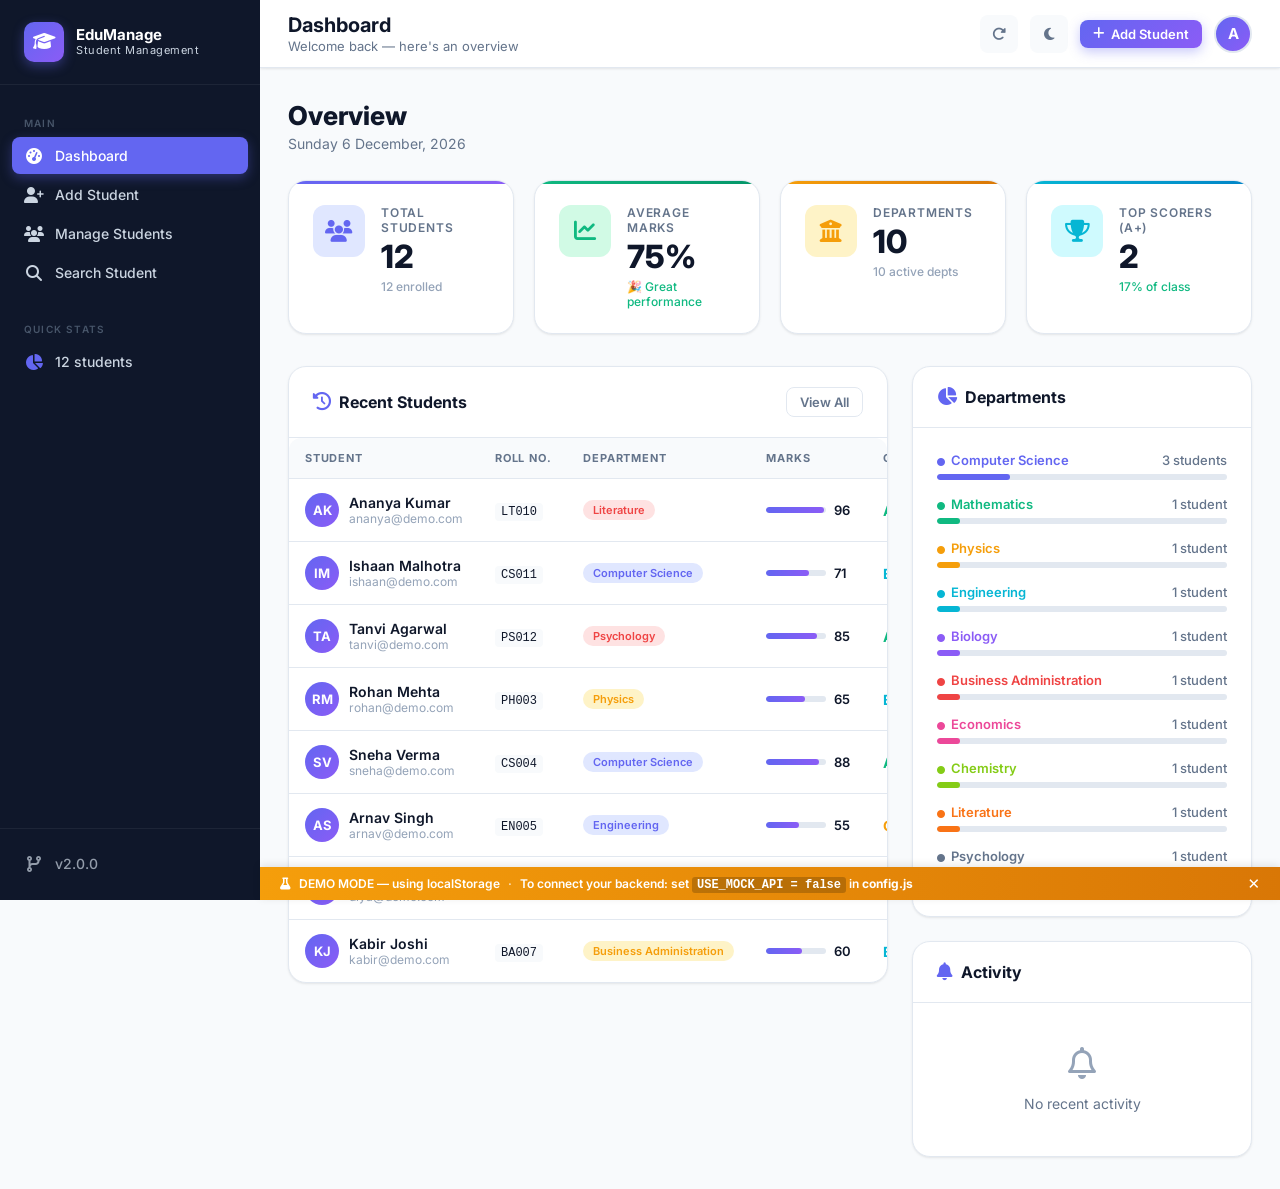
==== index.html @ 4487926c "feat: complete student management system with API layer - Modern SaaS dashboard (index.html) with li" ====
<!DOCTYPE html>
<html lang="en">
<head>
  <meta charset="UTF-8" />
  <meta name="viewport" content="width=device-width, initial-scale=1.0" />
  <title>Dashboard — Student Management System</title>
  <meta name="description" content="Student Management System dashboard — live stats, recent students, department breakdown." />
  <link rel="stylesheet" href="style.css" />
  <link rel="stylesheet" href="https://cdnjs.cloudflare.com/ajax/libs/font-awesome/6.5.0/css/all.min.css" />
</head>
<body>
<div class="app-shell">

  <!-- ── Sidebar ──────────────────────────────────────────────── -->
  <aside class="sidebar" id="sidebar">
    <div class="sidebar-logo">
      <div class="logo-icon"><i class="fa-solid fa-graduation-cap"></i></div>
      <div class="logo-text">EduManage<span>Student Management</span></div>
    </div>
    <nav class="sidebar-nav" aria-label="Main navigation">
      <div class="nav-section-label">Main</div>
      <a href="index.html"  class="nav-link"><i class="fa-solid fa-gauge-high"></i> Dashboard</a>
      <a href="add.html"    class="nav-link"><i class="fa-solid fa-user-plus"></i> Add Student</a>
      <a href="manage.html" class="nav-link"><i class="fa-solid fa-users"></i> Manage Students</a>
      <a href="search.html" class="nav-link"><i class="fa-solid fa-magnifying-glass"></i> Search Student</a>
      <div class="nav-section-label mt-4">Quick Stats</div>
      <div class="nav-link" style="cursor:default;pointer-events:none;">
        <i class="fa-solid fa-chart-pie" style="color:#6366f1;"></i>
        <span id="sidebar-total">Loading…</span>
      </div>
    </nav>
    <div class="sidebar-footer">
      <div class="nav-link" style="cursor:default;pointer-events:none;opacity:.7;">
        <i class="fa-solid fa-code-branch"></i> v2.0.0
      </div>
    </div>
  </aside>
  <div class="sidebar-overlay"></div>

  <!-- ── Top Bar ──────────────────────────────────────────────── -->
  <header class="topbar">
    <div class="topbar-left">
      <button class="btn topbar-btn" id="menu-toggle" aria-label="Toggle navigation"><i class="fa-solid fa-bars"></i></button>
      <div>
        <div class="topbar-title">Dashboard</div>
        <div class="topbar-subtitle">Welcome back — here's an overview</div>
      </div>
    </div>
    <div class="topbar-right">
      <button class="btn topbar-btn" id="refresh-btn" title="Refresh data" aria-label="Refresh">
        <i class="fa-solid fa-rotate-right"></i>
      </button>
      <button class="btn topbar-btn dark-toggle" id="dark-toggle" aria-label="Toggle dark mode">
        <i class="fa-solid fa-moon"></i>
      </button>
      <a href="add.html" class="btn btn-primary btn-sm"><i class="fa-solid fa-plus"></i> Add Student</a>
      <div class="avatar" title="Admin">A</div>
    </div>
  </header>

  <!-- ── Main Content ─────────────────────────────────────────── -->
  <main class="main-content">

    <div class="page-header fade-up">
      <h1 class="page-title">Overview</h1>
      <p class="page-subtitle" id="today-date"></p>
    </div>

    <!-- Stats Cards -->
    <div class="stats-grid" id="stats-grid">
      <!-- Skeleton placeholders -->
      <div class="stat-card indigo fade-up fade-up-1" id="stat-card-total">
        <div class="stat-icon"><i class="fa-solid fa-users"></i></div>
        <div class="stat-info">
          <div class="stat-label">Total Students</div>
          <div class="stat-value" id="stat-total"><span class="pulse" style="display:inline-block;width:40px;height:28px;background:var(--border);border-radius:4px;"></span></div>
          <div class="stat-change" id="stat-total-sub"></div>
        </div>
      </div>
      <div class="stat-card emerald fade-up fade-up-2">
        <div class="stat-icon"><i class="fa-solid fa-chart-line"></i></div>
        <div class="stat-info">
          <div class="stat-label">Average Marks</div>
          <div class="stat-value" id="stat-avg"><span class="pulse" style="display:inline-block;width:60px;height:28px;background:var(--border);border-radius:4px;"></span></div>
          <div class="stat-change" id="stat-avg-sub"></div>
        </div>
      </div>
      <div class="stat-card amber fade-up fade-up-3">
        <div class="stat-icon"><i class="fa-solid fa-building-columns"></i></div>
        <div class="stat-info">
          <div class="stat-label">Departments</div>
          <div class="stat-value" id="stat-depts"><span class="pulse" style="display:inline-block;width:30px;height:28px;background:var(--border);border-radius:4px;"></span></div>
          <div class="stat-change" id="stat-depts-sub"></div>
        </div>
      </div>
      <div class="stat-card cyan fade-up fade-up-4">
        <div class="stat-icon"><i class="fa-solid fa-trophy"></i></div>
        <div class="stat-info">
          <div class="stat-label">Top Scorers (A+)</div>
          <div class="stat-value" id="stat-toppers"><span class="pulse" style="display:inline-block;width:30px;height:28px;background:var(--border);border-radius:4px;"></span></div>
          <div class="stat-change up" id="stat-toppers-sub"></div>
        </div>
      </div>
    </div>

    <!-- Dashboard Grid -->
    <div style="display:grid;grid-template-columns:1fr 340px;gap:24px;align-items:start;" id="dashboard-grid">

      <!-- Recent Students -->
      <div class="card fade-up">
        <div class="card-header">
          <div class="card-title"><i class="fa-solid fa-clock-rotate-left"></i> Recent Students</div>
          <a href="manage.html" class="btn btn-outline btn-sm">View All</a>
        </div>
        <div style="padding:0;">
          <div class="table-wrapper">
            <table class="data-table">
              <thead>
                <tr>
                  <th>Student</th><th>Roll No.</th><th>Department</th>
                  <th>Marks</th><th>Grade</th>
                </tr>
              </thead>
              <tbody id="recent-tbody">
                <tr><td colspan="5"><div class="empty-state pulse" style="padding:24px;">Loading…</div></td></tr>
              </tbody>
            </table>
          </div>
        </div>
      </div>

      <!-- Right column -->
      <div style="display:flex;flex-direction:column;gap:24px;">
        <div class="card fade-up">
          <div class="card-header">
            <div class="card-title"><i class="fa-solid fa-chart-pie"></i> Departments</div>
          </div>
          <div class="card-body" id="dept-chart">
            <div class="empty-state pulse" style="padding:24px 0;">Loading…</div>
          </div>
        </div>

        <div class="card fade-up">
          <div class="card-header">
            <div class="card-title"><i class="fa-solid fa-bell"></i> Activity</div>
          </div>
          <div class="card-body" id="activity-panel">
            <div class="empty-state pulse" style="padding:20px 0;">Loading…</div>
          </div>
        </div>
      </div>
    </div>

  </main>
</div>

<div id="toast-container" aria-live="polite"></div>

<!-- Load config → api → script in order -->
<script src="config.js"></script>
<script src="api.js"></script>
<script src="script.js"></script>
<script>
function pageInit() {
  document.getElementById('today-date').textContent =
    new Date().toLocaleDateString('en-IN', { weekday: 'long', day: 'numeric', month: 'long', year: 'numeric' });

  loadDashboard();

  document.getElementById('refresh-btn').addEventListener('click', () => {
    loadDashboard();
    showToast('info', 'Refreshed', 'Dashboard data has been reloaded.');
  });
}
if (document.readyState === 'loading') {
  document.addEventListener('DOMContentLoaded', pageInit);
} else {
  pageInit();
}

async function loadDashboard() {
  const refreshBtn = document.getElementById('refresh-btn');
  refreshBtn.querySelector('i').classList.add('fa-spin');

  try {
    // Parallel fetch: stats + recent list
    const [statsRes, listRes] = await Promise.all([
      ApiService.getStats(),
      ApiService.listStudents({ sortBy: 'createdAt', sortDir: 'desc', pageSize: 8 }),
    ]);

    const stats    = statsRes.data ?? statsRes;
    const students = listRes.data  ?? listRes;

    renderStats(stats, students);
    renderRecentTable(students);
    renderDeptChart(stats);
    renderActivity();

  } catch (err) {
    console.error('[Dashboard] load error:', err);
    showToast('error', 'Load Failed', err.message || 'Could not load dashboard data.');
  } finally {
    refreshBtn.querySelector('i').classList.remove('fa-spin');
  }
}

function renderStats(stats, students) {
  const { total = 0, averageMarks = 0, departments = 0, topScorers = 0 } = stats;

  document.getElementById('stat-total').textContent   = total;
  document.getElementById('stat-avg').textContent     = averageMarks + '%';
  document.getElementById('stat-depts').textContent   = departments;
  document.getElementById('stat-toppers').textContent = topScorers;
  document.getElementById('stat-total-sub').textContent  = `${total} enrolled`;
  document.getElementById('stat-avg-sub').textContent    = averageMarks >= 70 ? '🎉 Great performance' : averageMarks >= 50 ? 'Average performance' : 'Needs improvement';
  document.getElementById('stat-avg-sub').className      = `stat-change ${averageMarks >= 70 ? 'up' : averageMarks >= 50 ? '' : 'down'}`;
  document.getElementById('stat-depts-sub').textContent  = `${departments} active dept${departments !== 1 ? 's' : ''}`;
  document.getElementById('stat-toppers-sub').textContent= total ? `${((topScorers / total) * 100).toFixed(0)}% of class` : 'No A+ yet';

  const sc = document.getElementById('sidebar-total');
  if (sc) sc.textContent = `${total} student${total !== 1 ? 's' : ''}`;
}

function renderRecentTable(students) {
  const tbody = document.getElementById('recent-tbody');
  if (!students.length) {
    tbody.innerHTML = `<tr><td colspan="5">
      <div class="empty-state">
        <i class="fa-solid fa-user-slash"></i>
        <h3>No students yet</h3>
        <p><a href="add.html" style="color:var(--primary);">Add the first student</a></p>
      </div></td></tr>`;
    return;
  }
  tbody.innerHTML = students.slice(0, 8).map(s => `
    <tr>
      <td>
        <div class="student-name">
          <div class="student-avatar">${escapeHtml(initials(s.name))}</div>
          <div>
            <div style="font-weight:600;">${escapeHtml(s.name)}</div>
            <div style="font-size:12px;color:var(--text-muted);">${escapeHtml(s.email)}</div>
          </div>
        </div>
      </td>
      <td><code style="font-size:12px;background:var(--bg);padding:2px 6px;border-radius:4px;">${escapeHtml(s.rollNo)}</code></td>
      <td><span class="badge ${deptBadgeClass(s.department)}">${escapeHtml(s.department)}</span></td>
      <td>
        <div style="display:flex;align-items:center;gap:8px;">
          <div class="progress-bar-outer" style="width:60px;">
            <div class="progress-bar-fill" style="width:${s.marks}%;"></div>
          </div>
          <span style="font-weight:600;font-size:13px;">${s.marks}</span>
        </div>
      </td>
      <td><span class="${gradeClass(s.grade)}">${escapeHtml(s.grade)}</span></td>
    </tr>`).join('');
}

function renderDeptChart(stats) {
  const breakdown = stats.departmentBreakdown || {};
  const total     = stats.total || 0;
  const sorted    = Object.entries(breakdown).sort((a, b) => b[1] - a[1]);
  const deptEl    = document.getElementById('dept-chart');
  const colors    = ['#6366f1','#10b981','#f59e0b','#06b6d4','#8b5cf6','#ef4444','#ec4899','#84cc16','#f97316','#64748b'];

  if (!sorted.length) {
    deptEl.innerHTML = `<div class="empty-state" style="padding:20px 0;"><i class="fa-solid fa-chart-pie" style="font-size:32px;"></i><p style="margin-top:8px;">No data yet</p></div>`;
    return;
  }
  deptEl.innerHTML = sorted.map(([dept, count], i) => `
    <div class="dept-item">
      <div class="dept-header">
        <span class="dept-name" style="color:${colors[i % colors.length]}">
          <i class="fa-solid fa-circle" style="font-size:8px;margin-right:6px;"></i>${escapeHtml(dept)}
        </span>
        <span class="dept-count">${count} student${count > 1 ? 's' : ''}</span>
      </div>
      <div class="progress-bar-outer">
        <div class="progress-bar-fill" style="width:${total ? (count / total * 100).toFixed(0) : 0}%;background:${colors[i % colors.length]};"></div>
      </div>
    </div>`).join('');
}

function renderActivity() {
  const log   = ApiService.getActivityLog();
  const el    = document.getElementById('activity-panel');
  const aColors = { added: 'var(--success)', updated: 'var(--warning)', deleted: 'var(--danger)' };

  if (!log.length) {
    el.innerHTML = `<div class="empty-state" style="padding:20px 0;"><i class="fa-regular fa-bell" style="font-size:32px;"></i><p style="margin-top:8px;">No recent activity</p></div>`;
    return;
  }
  el.innerHTML = `<div class="activity-list">
    ${log.slice(0, 8).map(a => `
      <div class="activity-item">
        <div class="activity-dot" style="background:${aColors[a.action]};"></div>
        <div>
          <div class="activity-text"><strong>${escapeHtml(a.name)}</strong> was <strong>${a.action}</strong> <span style="color:var(--text-muted);">· ${escapeHtml(a.dept)}</span></div>
          <div class="activity-time"><i class="fa-regular fa-clock" style="margin-right:4px;"></i>${timeSince(a.ts)}</div>
        </div>
      </div>`).join('')}
  </div>`;
}
</script>
</body>
</html>
---- style.css ----
/* ============================================================
   Student Management System — style.css
   Modern SaaS Dashboard Design System
   ============================================================ */

@import url('https://fonts.googleapis.com/css2?family=Inter:wght@300;400;500;600;700;800&display=swap');

/* ── CSS Variables ─────────────────────────────────────────── */
:root {
  --primary:        #6366f1;
  --primary-dark:   #4f46e5;
  --primary-light:  #e0e7ff;
  --secondary:      #8b5cf6;
  --success:        #10b981;
  --success-light:  #d1fae5;
  --warning:        #f59e0b;
  --warning-light:  #fef3c7;
  --danger:         #ef4444;
  --danger-light:   #fee2e2;
  --info:           #06b6d4;
  --info-light:     #cffafe;

  --bg:             #f8fafc;
  --bg-card:        #ffffff;
  --bg-sidebar:     #0f172a;
  --bg-sidebar-hover: #1e293b;
  --sidebar-active: #6366f1;

  --text-primary:   #0f172a;
  --text-secondary: #64748b;
  --text-muted:     #94a3b8;
  --text-sidebar:   #cbd5e1;
  --text-sidebar-active: #ffffff;

  --border:         #e2e8f0;
  --border-focus:   #6366f1;

  --shadow-sm:      0 1px 3px rgba(0,0,0,.06), 0 1px 2px rgba(0,0,0,.04);
  --shadow:         0 4px 6px -1px rgba(0,0,0,.07), 0 2px 4px -1px rgba(0,0,0,.04);
  --shadow-md:      0 10px 15px -3px rgba(0,0,0,.08), 0 4px 6px -2px rgba(0,0,0,.04);
  --shadow-lg:      0 20px 25px -5px rgba(0,0,0,.1), 0 10px 10px -5px rgba(0,0,0,.04);

  --radius-sm:      8px;
  --radius:         12px;
  --radius-lg:      18px;
  --radius-xl:      24px;

  --sidebar-w:      260px;
  --topbar-h:       68px;

  --transition:     all .22s cubic-bezier(.4,0,.2,1);
}

/* ── Dark Mode Variables ────────────────────────────────────── */
[data-theme="dark"] {
  --bg:             #0f172a;
  --bg-card:        #1e293b;
  --bg-sidebar:     #020617;
  --bg-sidebar-hover: #0f172a;

  --text-primary:   #f1f5f9;
  --text-secondary: #94a3b8;
  --text-muted:     #64748b;

  --border:         #334155;
  --primary-light:  #312e81;
  --success-light:  #064e3b;
  --warning-light:  #78350f;
  --danger-light:   #7f1d1d;
  --info-light:     #164e63;
}

/* ── Reset & Base ───────────────────────────────────────────── */
*, *::before, *::after { box-sizing: border-box; margin: 0; padding: 0; }
html { font-size: 16px; scroll-behavior: smooth; }
body {
  font-family: 'Inter', system-ui, sans-serif;
  background: var(--bg);
  color: var(--text-primary);
  transition: background .3s ease, color .3s ease;
  overflow-x: hidden;
}
a { text-decoration: none; color: inherit; }
ul, ol { list-style: none; }
img { max-width: 100%; }
button { cursor: pointer; font-family: inherit; }
input, select, textarea { font-family: inherit; }

/* ── Layout Shell ───────────────────────────────────────────── */
.app-shell {
  display: flex;
  min-height: 100vh;
}

/* ── Sidebar ────────────────────────────────────────────────── */
.sidebar {
  position: fixed;
  top: 0; left: 0;
  width: var(--sidebar-w);
  height: 100vh;
  background: var(--bg-sidebar);
  display: flex;
  flex-direction: column;
  z-index: 200;
  transition: var(--transition);
  overflow: hidden;
}

.sidebar-logo {
  display: flex;
  align-items: center;
  gap: 12px;
  padding: 22px 24px;
  border-bottom: 1px solid rgba(255,255,255,.06);
}

.sidebar-logo .logo-icon {
  width: 40px; height: 40px;
  background: linear-gradient(135deg, var(--primary), var(--secondary));
  border-radius: 10px;
  display: flex; align-items: center; justify-content: center;
  font-size: 18px;
  color: #fff;
  flex-shrink: 0;
  box-shadow: 0 4px 12px rgba(99,102,241,.4);
}

.sidebar-logo .logo-text {
  font-size: 15px;
  font-weight: 700;
  color: #fff;
  line-height: 1.2;
}
.sidebar-logo .logo-text span {
  display: block;
  font-size: 11px;
  font-weight: 400;
  color: var(--text-sidebar);
  letter-spacing: .5px;
}

.sidebar-nav {
  flex: 1;
  padding: 16px 12px;
  overflow-y: auto;
}
.sidebar-nav::-webkit-scrollbar { width: 4px; }
.sidebar-nav::-webkit-scrollbar-thumb { background: rgba(255,255,255,.1); border-radius: 2px; }

.nav-section-label {
  font-size: 10px;
  font-weight: 600;
  letter-spacing: 1.2px;
  text-transform: uppercase;
  color: #475569;
  padding: 16px 12px 8px;
}

.nav-link {
  display: flex;
  align-items: center;
  gap: 11px;
  padding: 10px 12px;
  border-radius: var(--radius-sm);
  color: var(--text-sidebar);
  font-size: 14px;
  font-weight: 500;
  transition: var(--transition);
  margin-bottom: 2px;
  position: relative;
}
.nav-link i {
  font-size: 16px;
  width: 20px;
  text-align: center;
  flex-shrink: 0;
}
.nav-link:hover {
  background: var(--bg-sidebar-hover);
  color: #fff;
}
.nav-link.active {
  background: var(--sidebar-active);
  color: var(--text-sidebar-active);
  box-shadow: 0 4px 12px rgba(99,102,241,.35);
}
.nav-link .badge {
  margin-left: auto;
  background: rgba(255,255,255,.15);
  color: #fff;
  font-size: 10px;
  font-weight: 600;
  padding: 2px 7px;
  border-radius: 20px;
}
.nav-link.active .badge { background: rgba(255,255,255,.25); }

.sidebar-footer {
  padding: 16px 12px;
  border-top: 1px solid rgba(255,255,255,.06);
}

/* ── Top Bar ────────────────────────────────────────────────── */
.topbar {
  position: fixed;
  top: 0;
  left: var(--sidebar-w);
  right: 0;
  height: var(--topbar-h);
  background: var(--bg-card);
  border-bottom: 1px solid var(--border);
  display: flex;
  align-items: center;
  justify-content: space-between;
  padding: 0 28px;
  z-index: 100;
  transition: var(--transition);
  box-shadow: var(--shadow-sm);
}

.topbar-left {
  display: flex;
  align-items: center;
  gap: 16px;
}
.topbar-title {
  font-size: 20px;
  font-weight: 700;
  color: var(--text-primary);
}
.topbar-subtitle {
  font-size: 13px;
  color: var(--text-secondary);
  margin-top: 1px;
}

.topbar-right {
  display: flex;
  align-items: center;
  gap: 12px;
}

#menu-toggle {
  display: none;
  background: none;
  border: none;
  font-size: 22px;
  color: var(--text-primary);
  padding: 6px;
  border-radius: 8px;
  transition: var(--transition);
}
#menu-toggle:hover { background: var(--bg); }

.topbar-btn {
  background: var(--bg);
  border: 1px solid var(--border);
  border-radius: var(--radius-sm);
  width: 38px; height: 38px;
  display: flex; align-items: center; justify-content: center;
  font-size: 16px;
  color: var(--text-secondary);
  transition: var(--transition);
}
.topbar-btn:hover {
  background: var(--primary-light);
  border-color: var(--primary);
  color: var(--primary);
}

.dark-toggle { font-size: 18px; }

.avatar {
  width: 38px; height: 38px;
  border-radius: 50%;
  background: linear-gradient(135deg, var(--primary), var(--secondary));
  display: flex; align-items: center; justify-content: center;
  color: #fff;
  font-size: 15px;
  font-weight: 700;
  border: 2px solid var(--border);
  flex-shrink: 0;
}

/* ── Main Content ───────────────────────────────────────────── */
.main-content {
  margin-left: var(--sidebar-w);
  margin-top: var(--topbar-h);
  min-height: calc(100vh - var(--topbar-h));
  padding: 32px 28px;
  transition: margin-left .3s ease;
}

/* ── Page Header ────────────────────────────────────────────── */
.page-header {
  margin-bottom: 28px;
}
.page-title {
  font-size: 26px;
  font-weight: 800;
  color: var(--text-primary);
  margin-bottom: 4px;
}
.page-subtitle {
  font-size: 14px;
  color: var(--text-secondary);
}

/* ── Stats Cards ────────────────────────────────────────────── */
.stats-grid {
  display: grid;
  grid-template-columns: repeat(auto-fit, minmax(220px, 1fr));
  gap: 20px;
  margin-bottom: 32px;
}

.stat-card {
  background: var(--bg-card);
  border-radius: var(--radius-lg);
  padding: 24px;
  border: 1px solid var(--border);
  box-shadow: var(--shadow-sm);
  display: flex;
  align-items: flex-start;
  gap: 16px;
  transition: var(--transition);
  position: relative;
  overflow: hidden;
}
.stat-card::before {
  content: '';
  position: absolute;
  top: 0; left: 0; right: 0;
  height: 3px;
  border-radius: var(--radius-lg) var(--radius-lg) 0 0;
  transition: var(--transition);
}
.stat-card:hover {
  transform: translateY(-3px);
  box-shadow: var(--shadow-md);
}

.stat-card.indigo::before  { background: linear-gradient(90deg, #6366f1, #8b5cf6); }
.stat-card.emerald::before { background: linear-gradient(90deg, #10b981, #059669); }
.stat-card.amber::before   { background: linear-gradient(90deg, #f59e0b, #d97706); }
.stat-card.cyan::before    { background: linear-gradient(90deg, #06b6d4, #0284c7); }

.stat-icon {
  width: 52px; height: 52px;
  border-radius: var(--radius);
  display: flex; align-items: center; justify-content: center;
  font-size: 22px;
  flex-shrink: 0;
}
.stat-card.indigo  .stat-icon { background: var(--primary-light);  color: var(--primary); }
.stat-card.emerald .stat-icon { background: var(--success-light);  color: var(--success); }
.stat-card.amber   .stat-icon { background: var(--warning-light);  color: var(--warning); }
.stat-card.cyan    .stat-icon { background: var(--info-light);     color: var(--info);    }

.stat-info { flex: 1; }
.stat-label {
  font-size: 12px;
  font-weight: 600;
  text-transform: uppercase;
  letter-spacing: .8px;
  color: var(--text-secondary);
  margin-bottom: 6px;
}
.stat-value {
  font-size: 32px;
  font-weight: 800;
  color: var(--text-primary);
  line-height: 1;
  margin-bottom: 6px;
}
.stat-change {
  font-size: 12px;
  font-weight: 500;
  color: var(--text-muted);
}
.stat-change.up   { color: var(--success); }
.stat-change.down { color: var(--danger);  }

/* ── Cards ─────────────────────────────────────────────────── */
.card {
  background: var(--bg-card);
  border-radius: var(--radius-lg);
  border: 1px solid var(--border);
  box-shadow: var(--shadow-sm);
  overflow: hidden;
  transition: var(--transition);
}
.card-header {
  padding: 20px 24px;
  border-bottom: 1px solid var(--border);
  display: flex;
  align-items: center;
  justify-content: space-between;
  gap: 12px;
  flex-wrap: wrap;
}
.card-title {
  font-size: 16px;
  font-weight: 700;
  color: var(--text-primary);
  display: flex;
  align-items: center;
  gap: 8px;
}
.card-title i {
  color: var(--primary);
  font-size: 18px;
}
.card-body { padding: 24px; }

/* ── Buttons ────────────────────────────────────────────────── */
.btn {
  display: inline-flex;
  align-items: center;
  justify-content: center;
  gap: 7px;
  padding: 9px 18px;
  border-radius: var(--radius-sm);
  font-size: 14px;
  font-weight: 600;
  border: none;
  transition: var(--transition);
  white-space: nowrap;
  position: relative;
  overflow: hidden;
}
.btn::after {
  content: '';
  position: absolute;
  inset: 0;
  background: rgba(255,255,255,0);
  transition: background .2s;
}
.btn:hover::after { background: rgba(255,255,255,.12); }
.btn:active { transform: scale(.97); }

.btn-primary {
  background: linear-gradient(135deg, var(--primary), var(--secondary));
  color: #fff;
  box-shadow: 0 4px 12px rgba(99,102,241,.35);
}
.btn-primary:hover { box-shadow: 0 6px 16px rgba(99,102,241,.45); }

.btn-success {
  background: linear-gradient(135deg, #10b981, #059669);
  color: #fff;
  box-shadow: 0 4px 12px rgba(16,185,129,.3);
}
.btn-danger {
  background: linear-gradient(135deg, #ef4444, #dc2626);
  color: #fff;
  box-shadow: 0 4px 12px rgba(239,68,68,.3);
}
.btn-warning {
  background: linear-gradient(135deg, #f59e0b, #d97706);
  color: #fff;
  box-shadow: 0 4px 12px rgba(245,158,11,.3);
}
.btn-outline {
  background: transparent;
  border: 1.5px solid var(--border);
  color: var(--text-secondary);
}
.btn-outline:hover { border-color: var(--primary); color: var(--primary); background: var(--primary-light); }

.btn-icon {
  width: 34px; height: 34px;
  padding: 0;
  border-radius: var(--radius-sm);
}
.btn-sm { padding: 6px 13px; font-size: 13px; }
.btn-lg { padding: 12px 24px; font-size: 15px; }

/* ── Form Controls ──────────────────────────────────────────── */
.form-grid {
  display: grid;
  grid-template-columns: repeat(auto-fit, minmax(260px, 1fr));
  gap: 20px;
}

.form-group { display: flex; flex-direction: column; gap: 6px; }
.form-group.full { grid-column: 1 / -1; }

.form-label {
  font-size: 13px;
  font-weight: 600;
  color: var(--text-primary);
  display: flex;
  align-items: center;
  gap: 5px;
}
.form-label .required { color: var(--danger); font-size: 14px; }

.form-control {
  padding: 10px 14px;
  border: 1.5px solid var(--border);
  border-radius: var(--radius-sm);
  background: var(--bg);
  color: var(--text-primary);
  font-size: 14px;
  transition: var(--transition);
  width: 100%;
}
.form-control:focus {
  outline: none;
  border-color: var(--primary);
  background: var(--bg-card);
  box-shadow: 0 0 0 3px rgba(99,102,241,.12);
}
.form-control.error { border-color: var(--danger); box-shadow: 0 0 0 3px rgba(239,68,68,.12); }
.form-control.success { border-color: var(--success); box-shadow: 0 0 0 3px rgba(16,185,129,.12); }

.form-help { font-size: 12px; color: var(--text-muted); }
.form-error { font-size: 12px; color: var(--danger); font-weight: 500; display: none; }
.form-error.show { display: block; }

.input-wrapper {
  position: relative;
  display: flex;
  align-items: center;
}
.input-wrapper .input-icon {
  position: absolute;
  left: 12px;
  color: var(--text-muted);
  font-size: 15px;
  pointer-events: none;
}
.input-wrapper .form-control { padding-left: 38px; }

/* ── Table ──────────────────────────────────────────────────── */
.table-wrapper { overflow-x: auto; border-radius: var(--radius); }

.data-table {
  width: 100%;
  border-collapse: collapse;
  font-size: 14px;
}
.data-table thead th {
  background: var(--bg);
  padding: 13px 16px;
  text-align: left;
  font-size: 11px;
  font-weight: 700;
  text-transform: uppercase;
  letter-spacing: .8px;
  color: var(--text-secondary);
  border-bottom: 1.5px solid var(--border);
  white-space: nowrap;
  cursor: pointer;
  user-select: none;
  transition: var(--transition);
}
.data-table thead th:hover { color: var(--primary); }
.data-table thead th .sort-icon { margin-left: 6px; opacity: .4; font-size: 10px; }
.data-table thead th.sorted .sort-icon { opacity: 1; color: var(--primary); }

.data-table tbody tr {
  border-bottom: 1px solid var(--border);
  transition: var(--transition);
}
.data-table tbody tr:last-child { border-bottom: none; }
.data-table tbody tr:hover { background: var(--bg); }

.data-table td {
  padding: 14px 16px;
  color: var(--text-primary);
  vertical-align: middle;
}

.student-name {
  display: flex;
  align-items: center;
  gap: 10px;
}
.student-avatar {
  width: 34px; height: 34px;
  border-radius: 50%;
  background: linear-gradient(135deg, var(--primary), var(--secondary));
  display: flex; align-items: center; justify-content: center;
  color: #fff;
  font-size: 13px;
  font-weight: 700;
  flex-shrink: 0;
}

/* ── Badges ─────────────────────────────────────────────────── */
.badge {
  display: inline-flex;
  align-items: center;
  gap: 4px;
  padding: 3px 10px;
  border-radius: 20px;
  font-size: 11px;
  font-weight: 600;
  white-space: nowrap;
}
.badge-primary  { background: var(--primary-light); color: var(--primary); }
.badge-success  { background: var(--success-light); color: var(--success); }
.badge-warning  { background: var(--warning-light); color: var(--warning); }
.badge-danger   { background: var(--danger-light);  color: var(--danger);  }
.badge-info     { background: var(--info-light);    color: var(--info);    }

/* ── Search Bar ─────────────────────────────────────────────── */
.search-bar {
  position: relative;
  width: 100%;
  max-width: 420px;
}
.search-bar input {
  width: 100%;
  padding: 10px 14px 10px 40px;
  border: 1.5px solid var(--border);
  border-radius: var(--radius-sm);
  background: var(--bg);
  color: var(--text-primary);
  font-size: 14px;
  transition: var(--transition);
}
.search-bar input:focus {
  outline: none;
  border-color: var(--primary);
  background: var(--bg-card);
  box-shadow: 0 0 0 3px rgba(99,102,241,.12);
}
.search-bar i {
  position: absolute;
  left: 13px;
  top: 50%;
  transform: translateY(-50%);
  color: var(--text-muted);
  font-size: 15px;
}

/* ── Filters Bar ────────────────────────────────────────────── */
.filters-bar {
  display: flex;
  align-items: center;
  flex-wrap: wrap;
  gap: 12px;
}

.filter-select {
  padding: 9px 14px;
  border: 1.5px solid var(--border);
  border-radius: var(--radius-sm);
  background: var(--bg-card);
  color: var(--text-primary);
  font-size: 13px;
  font-weight: 500;
  transition: var(--transition);
}
.filter-select:focus {
  outline: none;
  border-color: var(--primary);
  box-shadow: 0 0 0 3px rgba(99,102,241,.12);
}

/* ── Empty State ────────────────────────────────────────────── */
.empty-state {
  text-align: center;
  padding: 60px 24px;
  color: var(--text-secondary);
}
.empty-state i {
  font-size: 56px;
  color: var(--text-muted);
  margin-bottom: 16px;
  display: block;
}
.empty-state h3 {
  font-size: 18px;
  font-weight: 700;
  color: var(--text-primary);
  margin-bottom: 6px;
}
.empty-state p { font-size: 14px; }

/* ── Modal ──────────────────────────────────────────────────── */
.modal-overlay {
  position: fixed;
  inset: 0;
  background: rgba(0,0,0,.5);
  backdrop-filter: blur(4px);
  z-index: 999;
  display: flex;
  align-items: center;
  justify-content: center;
  padding: 20px;
  opacity: 0;
  visibility: hidden;
  transition: opacity .25s ease, visibility .25s ease;
}
.modal-overlay.show {
  opacity: 1;
  visibility: visible;
}
.modal {
  background: var(--bg-card);
  border-radius: var(--radius-xl);
  width: 100%;
  max-width: 560px;
  max-height: 90vh;
  overflow-y: auto;
  box-shadow: var(--shadow-lg);
  transform: scale(.92) translateY(20px);
  transition: transform .28s cubic-bezier(.34,1.56,.64,1);
}
.modal-overlay.show .modal {
  transform: scale(1) translateY(0);
}
.modal-header {
  display: flex;
  align-items: center;
  justify-content: space-between;
  padding: 22px 28px;
  border-bottom: 1px solid var(--border);
}
.modal-title {
  font-size: 18px;
  font-weight: 700;
  color: var(--text-primary);
  display: flex;
  align-items: center;
  gap: 10px;
}
.modal-title i { color: var(--primary); }
.modal-close {
  background: var(--bg);
  border: 1px solid var(--border);
  width: 34px; height: 34px;
  border-radius: 50%;
  display: flex; align-items: center; justify-content: center;
  font-size: 16px;
  color: var(--text-secondary);
  cursor: pointer;
  transition: var(--transition);
}
.modal-close:hover { background: var(--danger-light); border-color: var(--danger); color: var(--danger); }
.modal-body { padding: 24px 28px; }
.modal-footer {
  display: flex;
  gap: 10px;
  justify-content: flex-end;
  padding: 18px 28px;
  border-top: 1px solid var(--border);
}

/* ── Confirm Dialog ─────────────────────────────────────────── */
.confirm-modal { max-width: 400px; }
.confirm-icon {
  width: 64px; height: 64px;
  border-radius: 50%;
  background: var(--danger-light);
  display: flex; align-items: center; justify-content: center;
  font-size: 28px;
  color: var(--danger);
  margin: 0 auto 18px;
}
.confirm-modal .modal-body { text-align: center; }
.confirm-modal h3 {
  font-size: 18px;
  font-weight: 700;
  color: var(--text-primary);
  margin-bottom: 8px;
}
.confirm-modal p { font-size: 14px; color: var(--text-secondary); }

/* ── Toast Notifications ────────────────────────────────────── */
#toast-container {
  position: fixed;
  bottom: 28px;
  right: 28px;
  z-index: 9999;
  display: flex;
  flex-direction: column;
  gap: 10px;
  pointer-events: none;
}

.toast {
  display: flex;
  align-items: center;
  gap: 12px;
  padding: 14px 18px;
  border-radius: var(--radius);
  background: var(--bg-card);
  box-shadow: var(--shadow-lg);
  border: 1px solid var(--border);
  min-width: 280px;
  max-width: 360px;
  pointer-events: all;
  animation: slideIn .35s cubic-bezier(.34,1.56,.64,1) forwards;
  position: relative;
  overflow: hidden;
}
.toast::before {
  content: '';
  position: absolute;
  left: 0; top: 0; bottom: 0;
  width: 4px;
  border-radius: 4px 0 0 4px;
}
.toast.success::before { background: var(--success); }
.toast.error::before   { background: var(--danger);  }
.toast.warning::before { background: var(--warning); }
.toast.info::before    { background: var(--info);    }

.toast-icon {
  width: 34px; height: 34px;
  border-radius: 50%;
  display: flex; align-items: center; justify-content: center;
  font-size: 15px;
  flex-shrink: 0;
}
.toast.success .toast-icon { background: var(--success-light); color: var(--success); }
.toast.error   .toast-icon { background: var(--danger-light);  color: var(--danger);  }
.toast.warning .toast-icon { background: var(--warning-light); color: var(--warning); }
.toast.info    .toast-icon { background: var(--info-light);    color: var(--info);    }

.toast-content { flex: 1; }
.toast-title {
  font-size: 14px;
  font-weight: 700;
  color: var(--text-primary);
  margin-bottom: 2px;
}
.toast-msg { font-size: 12px; color: var(--text-secondary); }

.toast-close {
  background: none;
  border: none;
  color: var(--text-muted);
  font-size: 14px;
  padding: 2px;
  cursor: pointer;
  transition: color .2s;
  flex-shrink: 0;
}
.toast-close:hover { color: var(--text-primary); }

.toast.removing {
  animation: slideOut .3s ease forwards;
}

@keyframes slideIn {
  from { opacity: 0; transform: translateX(100%); }
  to   { opacity: 1; transform: translateX(0); }
}
@keyframes slideOut {
  from { opacity: 1; transform: translateX(0); }
  to   { opacity: 0; transform: translateX(110%); }
}

/* ── Progress Bar ───────────────────────────────────────────── */
.progress-bar-outer {
  height: 6px;
  background: var(--border);
  border-radius: 3px;
  overflow: hidden;
}
.progress-bar-fill {
  height: 100%;
  border-radius: 3px;
  transition: width .6s ease;
  background: linear-gradient(90deg, var(--primary), var(--secondary));
}

/* ── Mark Grade Colors ──────────────────────────────────────── */
.grade-a { color: var(--success); font-weight: 700; }
.grade-b { color: var(--info);    font-weight: 700; }
.grade-c { color: var(--warning); font-weight: 700; }
.grade-f { color: var(--danger);  font-weight: 700; }

/* ── Recent Activity ────────────────────────────────────────── */
.activity-list { display: flex; flex-direction: column; gap: 16px; }
.activity-item {
  display: flex;
  align-items: flex-start;
  gap: 12px;
}
.activity-dot {
  width: 10px; height: 10px;
  border-radius: 50%;
  margin-top: 5px;
  flex-shrink: 0;
}
.activity-text { font-size: 13px; color: var(--text-secondary); line-height: 1.5; }
.activity-text strong { color: var(--text-primary); font-weight: 600; }
.activity-time { font-size: 11px; color: var(--text-muted); margin-top: 2px; }

/* ── Dept Chart ─────────────────────────────────────────────── */
.dept-item {
  margin-bottom: 16px;
}
.dept-header {
  display: flex;
  justify-content: space-between;
  align-items: center;
  margin-bottom: 6px;
  font-size: 13px;
}
.dept-name { font-weight: 600; color: var(--text-primary); }
.dept-count { color: var(--text-secondary); font-weight: 500; }

/* ── Search Result Highlight ────────────────────────────────── */
.highlight {
  background: rgba(99,102,241,.2);
  color: var(--primary);
  border-radius: 2px;
  padding: 0 2px;
}

/* ── Row Actions ────────────────────────────────────────────── */
.row-actions {
  display: flex;
  gap: 6px;
  align-items: center;
}

/* ── Overlay for sidebar on mobile ─────────────────────────── */
.sidebar-overlay {
  display: none;
  position: fixed;
  inset: 0;
  background: rgba(0,0,0,.5);
  z-index: 199;
}

/* ── Animations ─────────────────────────────────────────────── */
@keyframes fadeUp {
  from { opacity: 0; transform: translateY(18px); }
  to   { opacity: 1; transform: translateY(0); }
}
.fade-up { animation: fadeUp .4s ease forwards; }
.fade-up-1 { animation-delay: .05s; opacity: 0; }
.fade-up-2 { animation-delay: .1s;  opacity: 0; }
.fade-up-3 { animation-delay: .15s; opacity: 0; }
.fade-up-4 { animation-delay: .2s;  opacity: 0; }

@keyframes pulse {
  0%, 100% { opacity: 1; }
  50%       { opacity: .5; }
}
.pulse { animation: pulse 1.5s ease infinite; }

/* ── Responsive ─────────────────────────────────────────────── */
@media (max-width: 900px) {
  .sidebar {
    transform: translateX(-100%);
  }
  .sidebar.open {
    transform: translateX(0);
  }
  .sidebar-overlay { display: block; }
  .topbar { left: 0; }
  .main-content { margin-left: 0; }
  #menu-toggle { display: flex; }
  .stats-grid { grid-template-columns: 1fr 1fr; }
}

@media (max-width: 600px) {
  .stats-grid { grid-template-columns: 1fr; }
  .main-content { padding: 20px 16px; }
  .topbar { padding: 0 16px; }
  .filters-bar { flex-direction: column; align-items: stretch; }
  .search-bar { max-width: 100%; }
  #toast-container { right: 12px; left: 12px; }
  .toast { max-width: 100%; }
  .modal { margin: 12px; }
}

/* ── Utility ────────────────────────────────────────────────── */
.text-right { text-align: right; }
.text-center { text-align: center; }
.mt-4  { margin-top: 16px; }
.mb-4  { margin-bottom: 16px; }
.mt-6  { margin-top: 24px; }
.mb-6  { margin-bottom: 24px; }
.d-flex { display: flex; }
.align-center { align-items: center; }
.gap-2 { gap: 8px; }
.gap-3 { gap: 12px; }
.flex-1 { flex: 1; }
.w-full { width: 100%; }

/* ── Scrollbar ──────────────────────────────────────────────── */
::-webkit-scrollbar { width: 6px; height: 6px; }
::-webkit-scrollbar-track { background: transparent; }
::-webkit-scrollbar-thumb { background: var(--border); border-radius: 3px; }
::-webkit-scrollbar-thumb:hover { background: var(--text-muted); }
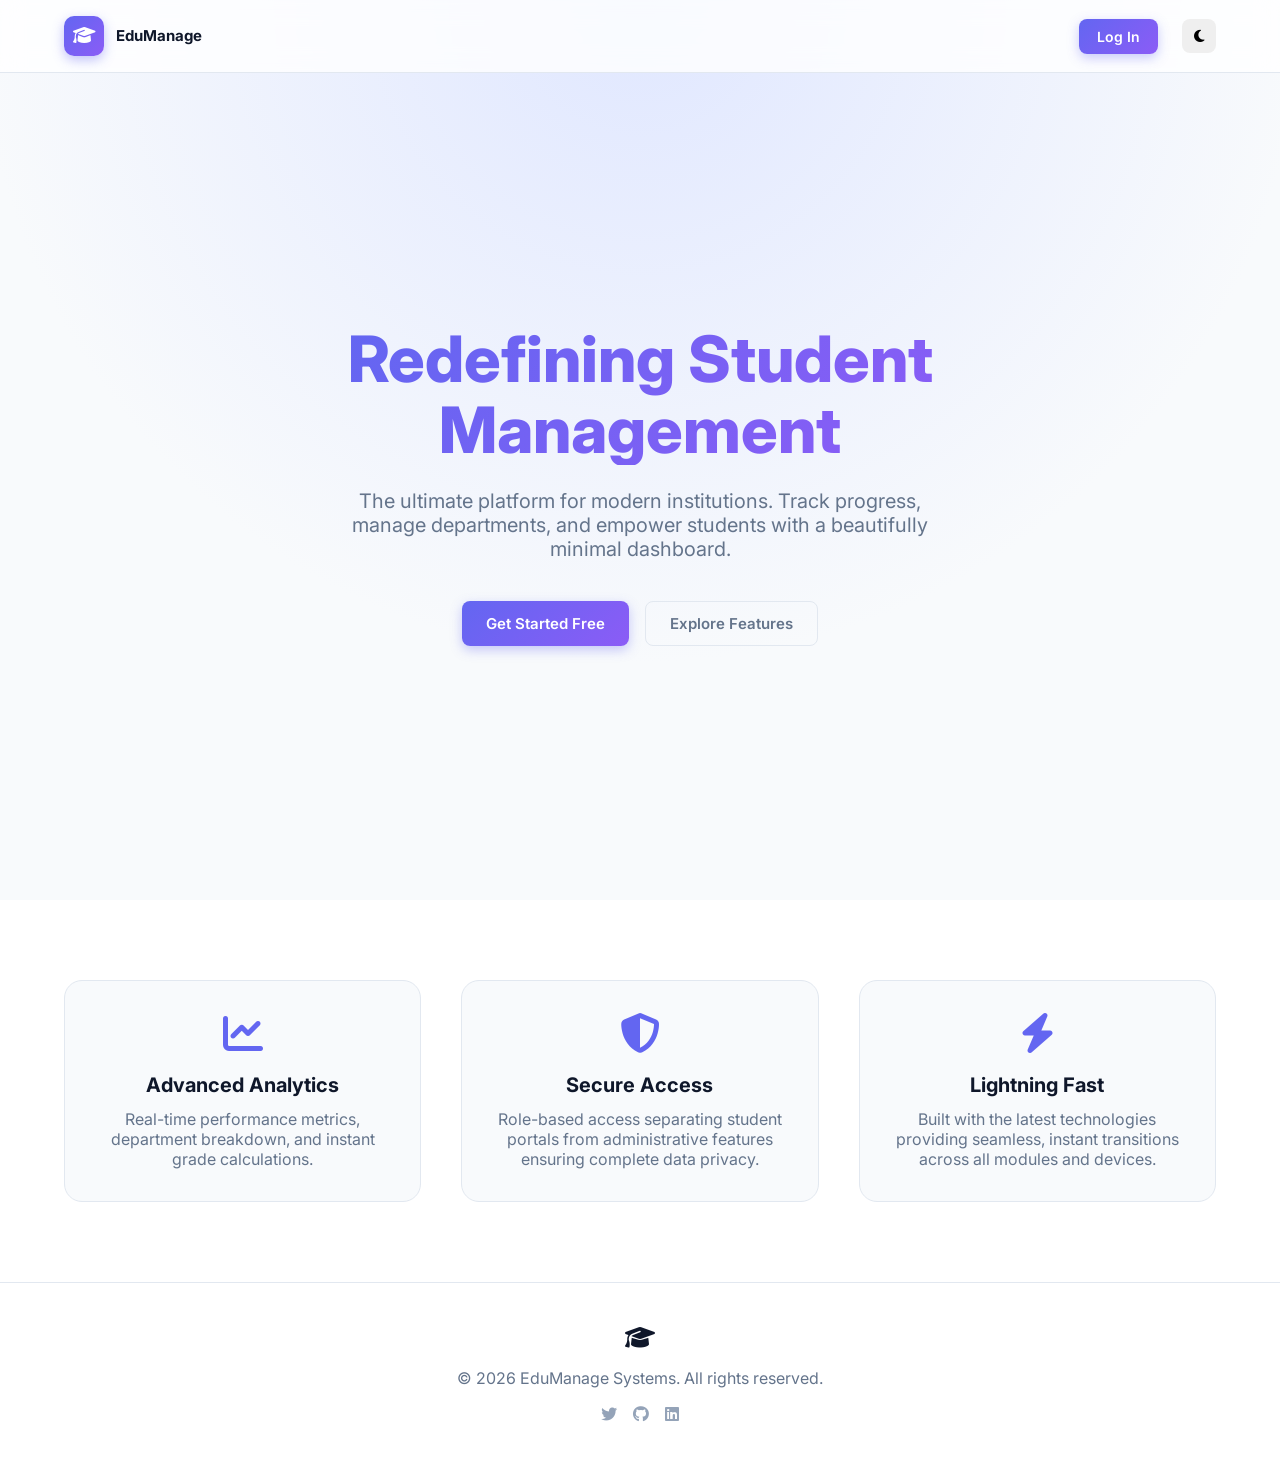
==== commit c30847a2: "feat: complete UI redesign, auth rewrite, feedback system, id generator & export" ====
--- a/index.html
+++ b/index.html
@@ -3,306 +3,68 @@
 <head>
   <meta charset="UTF-8" />
   <meta name="viewport" content="width=device-width, initial-scale=1.0" />
-  <title>Dashboard — Student Management System</title>
-  <meta name="description" content="Student Management System dashboard — live stats, recent students, department breakdown." />
+  <title>EduManage — Professional Student Management</title>
   <link rel="stylesheet" href="style.css" />
+  <link rel="stylesheet" href="auth-landing.css" />
   <link rel="stylesheet" href="https://cdnjs.cloudflare.com/ajax/libs/font-awesome/6.5.0/css/all.min.css" />
 </head>
 <body>
-<div class="app-shell">
 
-  <!-- ── Sidebar ──────────────────────────────────────────────── -->
-  <aside class="sidebar" id="sidebar">
-    <div class="sidebar-logo">
+  <header class="landing-header">
+    <div class="sidebar-logo" style="padding:0; border:none; color:var(--text-primary)">
       <div class="logo-icon"><i class="fa-solid fa-graduation-cap"></i></div>
-      <div class="logo-text">EduManage<span>Student Management</span></div>
+      <div class="logo-text" style="color:var(--text-primary)">EduManage</div>
     </div>
-    <nav class="sidebar-nav" aria-label="Main navigation">
-      <div class="nav-section-label">Main</div>
-      <a href="index.html"  class="nav-link"><i class="fa-solid fa-gauge-high"></i> Dashboard</a>
-      <a href="add.html"    class="nav-link"><i class="fa-solid fa-user-plus"></i> Add Student</a>
-      <a href="manage.html" class="nav-link"><i class="fa-solid fa-users"></i> Manage Students</a>
-      <a href="search.html" class="nav-link"><i class="fa-solid fa-magnifying-glass"></i> Search Student</a>
-      <div class="nav-section-label mt-4">Quick Stats</div>
-      <div class="nav-link" style="cursor:default;pointer-events:none;">
-        <i class="fa-solid fa-chart-pie" style="color:#6366f1;"></i>
-        <span id="sidebar-total">Loading…</span>
+    <nav class="landing-nav">
+      <div style="display:flex; gap: 8px;">
+        <a href="login.html" class="btn btn-primary">Log In</a>
       </div>
+      <button class="btn btn-icon dark-toggle" id="dark-toggle"><i class="fa-solid fa-moon"></i></button>
     </nav>
-    <div class="sidebar-footer">
-      <div class="nav-link" style="cursor:default;pointer-events:none;opacity:.7;">
-        <i class="fa-solid fa-code-branch"></i> v2.0.0
-      </div>
-    </div>
-  </aside>
-  <div class="sidebar-overlay"></div>
-
-  <!-- ── Top Bar ──────────────────────────────────────────────── -->
-  <header class="topbar">
-    <div class="topbar-left">
-      <button class="btn topbar-btn" id="menu-toggle" aria-label="Toggle navigation"><i class="fa-solid fa-bars"></i></button>
-      <div>
-        <div class="topbar-title">Dashboard</div>
-        <div class="topbar-subtitle">Welcome back — here's an overview</div>
-      </div>
-    </div>
-    <div class="topbar-right">
-      <button class="btn topbar-btn" id="refresh-btn" title="Refresh data" aria-label="Refresh">
-        <i class="fa-solid fa-rotate-right"></i>
-      </button>
-      <button class="btn topbar-btn dark-toggle" id="dark-toggle" aria-label="Toggle dark mode">
-        <i class="fa-solid fa-moon"></i>
-      </button>
-      <a href="add.html" class="btn btn-primary btn-sm"><i class="fa-solid fa-plus"></i> Add Student</a>
-      <div class="avatar" title="Admin">A</div>
-    </div>
   </header>
 
-  <!-- ── Main Content ─────────────────────────────────────────── -->
-  <main class="main-content">
+  <main>
+    <section class="landing-hero">
+      <h1 class="hero-title">Redefining Student<br/>Management</h1>
+      <p class="hero-subtitle">The ultimate platform for modern institutions. Track progress, manage departments, and empower students with a beautifully minimal dashboard.</p>
+      <div class="hero-buttons">
+        <a href="signup.html" class="btn btn-primary btn-lg">Get Started Free</a>
+        <a href="#features" class="btn btn-outline btn-lg">Explore Features</a>
+      </div>
+    </section>
 
-    <div class="page-header fade-up">
-      <h1 class="page-title">Overview</h1>
-      <p class="page-subtitle" id="today-date"></p>
+    <section id="features" class="features-section">
+      <div class="feature-card">
+        <i class="fa-solid fa-chart-line feature-icon"></i>
+        <h3 style="font-size: 20px; font-weight:700; margin-bottom:12px">Advanced Analytics</h3>
+        <p style="color: var(--text-secondary)">Real-time performance metrics, department breakdown, and instant grade calculations.</p>
+      </div>
+      <div class="feature-card">
+        <i class="fa-solid fa-shield-halved feature-icon"></i>
+        <h3 style="font-size: 20px; font-weight:700; margin-bottom:12px">Secure Access</h3>
+        <p style="color: var(--text-secondary)">Role-based access separating student portals from administrative features ensuring complete data privacy.</p>
+      </div>
+      <div class="feature-card">
+        <i class="fa-solid fa-bolt feature-icon"></i>
+        <h3 style="font-size: 20px; font-weight:700; margin-bottom:12px">Lightning Fast</h3>
+        <p style="color: var(--text-secondary)">Built with the latest technologies providing seamless, instant transitions across all modules and devices.</p>
+      </div>
+    </section>
+  </main>
+
+  <footer class="landing-footer">
+    <div style="margin-bottom: 16px; font-size:24px; color:var(--text-primary)"><i class="fa-solid fa-graduation-cap"></i></div>
+    <p>&copy; <span id="year"></span> EduManage Systems. All rights reserved.</p>
+    <div style="margin-top: 16px; display:flex; gap: 16px; justify-content:center;">
+      <a href="#" style="color:var(--text-muted);"><i class="fa-brands fa-twitter"></i></a>
+      <a href="#" style="color:var(--text-muted);"><i class="fa-brands fa-github"></i></a>
+      <a href="#" style="color:var(--text-muted);"><i class="fa-brands fa-linkedin"></i></a>
     </div>
+  </footer>
 
-    <!-- Stats Cards -->
-    <div class="stats-grid" id="stats-grid">
-      <!-- Skeleton placeholders -->
-      <div class="stat-card indigo fade-up fade-up-1" id="stat-card-total">
-        <div class="stat-icon"><i class="fa-solid fa-users"></i></div>
-        <div class="stat-info">
-          <div class="stat-label">Total Students</div>
-          <div class="stat-value" id="stat-total"><span class="pulse" style="display:inline-block;width:40px;height:28px;background:var(--border);border-radius:4px;"></span></div>
-          <div class="stat-change" id="stat-total-sub"></div>
-        </div>
-      </div>
-      <div class="stat-card emerald fade-up fade-up-2">
-        <div class="stat-icon"><i class="fa-solid fa-chart-line"></i></div>
-        <div class="stat-info">
-          <div class="stat-label">Average Marks</div>
-          <div class="stat-value" id="stat-avg"><span class="pulse" style="display:inline-block;width:60px;height:28px;background:var(--border);border-radius:4px;"></span></div>
-          <div class="stat-change" id="stat-avg-sub"></div>
-        </div>
-      </div>
-      <div class="stat-card amber fade-up fade-up-3">
-        <div class="stat-icon"><i class="fa-solid fa-building-columns"></i></div>
-        <div class="stat-info">
-          <div class="stat-label">Departments</div>
-          <div class="stat-value" id="stat-depts"><span class="pulse" style="display:inline-block;width:30px;height:28px;background:var(--border);border-radius:4px;"></span></div>
-          <div class="stat-change" id="stat-depts-sub"></div>
-        </div>
-      </div>
-      <div class="stat-card cyan fade-up fade-up-4">
-        <div class="stat-icon"><i class="fa-solid fa-trophy"></i></div>
-        <div class="stat-info">
-          <div class="stat-label">Top Scorers (A+)</div>
-          <div class="stat-value" id="stat-toppers"><span class="pulse" style="display:inline-block;width:30px;height:28px;background:var(--border);border-radius:4px;"></span></div>
-          <div class="stat-change up" id="stat-toppers-sub"></div>
-        </div>
-      </div>
-    </div>
-
-    <!-- Dashboard Grid -->
-    <div style="display:grid;grid-template-columns:1fr 340px;gap:24px;align-items:start;" id="dashboard-grid">
-
-      <!-- Recent Students -->
-      <div class="card fade-up">
-        <div class="card-header">
-          <div class="card-title"><i class="fa-solid fa-clock-rotate-left"></i> Recent Students</div>
-          <a href="manage.html" class="btn btn-outline btn-sm">View All</a>
-        </div>
-        <div style="padding:0;">
-          <div class="table-wrapper">
-            <table class="data-table">
-              <thead>
-                <tr>
-                  <th>Student</th><th>Roll No.</th><th>Department</th>
-                  <th>Marks</th><th>Grade</th>
-                </tr>
-              </thead>
-              <tbody id="recent-tbody">
-                <tr><td colspan="5"><div class="empty-state pulse" style="padding:24px;">Loading…</div></td></tr>
-              </tbody>
-            </table>
-          </div>
-        </div>
-      </div>
-
-      <!-- Right column -->
-      <div style="display:flex;flex-direction:column;gap:24px;">
-        <div class="card fade-up">
-          <div class="card-header">
-            <div class="card-title"><i class="fa-solid fa-chart-pie"></i> Departments</div>
-          </div>
-          <div class="card-body" id="dept-chart">
-            <div class="empty-state pulse" style="padding:24px 0;">Loading…</div>
-          </div>
-        </div>
-
-        <div class="card fade-up">
-          <div class="card-header">
-            <div class="card-title"><i class="fa-solid fa-bell"></i> Activity</div>
-          </div>
-          <div class="card-body" id="activity-panel">
-            <div class="empty-state pulse" style="padding:20px 0;">Loading…</div>
-          </div>
-        </div>
-      </div>
-    </div>
-
-  </main>
-</div>
-
-<div id="toast-container" aria-live="polite"></div>
-
-<!-- Load config → api → script in order -->
-<script src="config.js"></script>
-<script src="api.js"></script>
-<script src="script.js"></script>
-<script>
-function pageInit() {
-  document.getElementById('today-date').textContent =
-    new Date().toLocaleDateString('en-IN', { weekday: 'long', day: 'numeric', month: 'long', year: 'numeric' });
-
-  loadDashboard();
-
-  document.getElementById('refresh-btn').addEventListener('click', () => {
-    loadDashboard();
-    showToast('info', 'Refreshed', 'Dashboard data has been reloaded.');
-  });
-}
-if (document.readyState === 'loading') {
-  document.addEventListener('DOMContentLoaded', pageInit);
-} else {
-  pageInit();
-}
-
-async function loadDashboard() {
-  const refreshBtn = document.getElementById('refresh-btn');
-  refreshBtn.querySelector('i').classList.add('fa-spin');
-
-  try {
-    // Parallel fetch: stats + recent list
-    const [statsRes, listRes] = await Promise.all([
-      ApiService.getStats(),
-      ApiService.listStudents({ sortBy: 'createdAt', sortDir: 'desc', pageSize: 8 }),
-    ]);
-
-    const stats    = statsRes.data ?? statsRes;
-    const students = listRes.data  ?? listRes;
-
-    renderStats(stats, students);
-    renderRecentTable(students);
-    renderDeptChart(stats);
-    renderActivity();
-
-  } catch (err) {
-    console.error('[Dashboard] load error:', err);
-    showToast('error', 'Load Failed', err.message || 'Could not load dashboard data.');
-  } finally {
-    refreshBtn.querySelector('i').classList.remove('fa-spin');
-  }
-}
-
-function renderStats(stats, students) {
-  const { total = 0, averageMarks = 0, departments = 0, topScorers = 0 } = stats;
-
-  document.getElementById('stat-total').textContent   = total;
-  document.getElementById('stat-avg').textContent     = averageMarks + '%';
-  document.getElementById('stat-depts').textContent   = departments;
-  document.getElementById('stat-toppers').textContent = topScorers;
-  document.getElementById('stat-total-sub').textContent  = `${total} enrolled`;
-  document.getElementById('stat-avg-sub').textContent    = averageMarks >= 70 ? '🎉 Great performance' : averageMarks >= 50 ? 'Average performance' : 'Needs improvement';
-  document.getElementById('stat-avg-sub').className      = `stat-change ${averageMarks >= 70 ? 'up' : averageMarks >= 50 ? '' : 'down'}`;
-  document.getElementById('stat-depts-sub').textContent  = `${departments} active dept${departments !== 1 ? 's' : ''}`;
-  document.getElementById('stat-toppers-sub').textContent= total ? `${((topScorers / total) * 100).toFixed(0)}% of class` : 'No A+ yet';
-
-  const sc = document.getElementById('sidebar-total');
-  if (sc) sc.textContent = `${total} student${total !== 1 ? 's' : ''}`;
-}
-
-function renderRecentTable(students) {
-  const tbody = document.getElementById('recent-tbody');
-  if (!students.length) {
-    tbody.innerHTML = `<tr><td colspan="5">
-      <div class="empty-state">
-        <i class="fa-solid fa-user-slash"></i>
-        <h3>No students yet</h3>
-        <p><a href="add.html" style="color:var(--primary);">Add the first student</a></p>
-      </div></td></tr>`;
-    return;
-  }
-  tbody.innerHTML = students.slice(0, 8).map(s => `
-    <tr>
-      <td>
-        <div class="student-name">
-          <div class="student-avatar">${escapeHtml(initials(s.name))}</div>
-          <div>
-            <div style="font-weight:600;">${escapeHtml(s.name)}</div>
-            <div style="font-size:12px;color:var(--text-muted);">${escapeHtml(s.email)}</div>
-          </div>
-        </div>
-      </td>
-      <td><code style="font-size:12px;background:var(--bg);padding:2px 6px;border-radius:4px;">${escapeHtml(s.rollNo)}</code></td>
-      <td><span class="badge ${deptBadgeClass(s.department)}">${escapeHtml(s.department)}</span></td>
-      <td>
-        <div style="display:flex;align-items:center;gap:8px;">
-          <div class="progress-bar-outer" style="width:60px;">
-            <div class="progress-bar-fill" style="width:${s.marks}%;"></div>
-          </div>
-          <span style="font-weight:600;font-size:13px;">${s.marks}</span>
-        </div>
-      </td>
-      <td><span class="${gradeClass(s.grade)}">${escapeHtml(s.grade)}</span></td>
-    </tr>`).join('');
-}
-
-function renderDeptChart(stats) {
-  const breakdown = stats.departmentBreakdown || {};
-  const total     = stats.total || 0;
-  const sorted    = Object.entries(breakdown).sort((a, b) => b[1] - a[1]);
-  const deptEl    = document.getElementById('dept-chart');
-  const colors    = ['#6366f1','#10b981','#f59e0b','#06b6d4','#8b5cf6','#ef4444','#ec4899','#84cc16','#f97316','#64748b'];
-
-  if (!sorted.length) {
-    deptEl.innerHTML = `<div class="empty-state" style="padding:20px 0;"><i class="fa-solid fa-chart-pie" style="font-size:32px;"></i><p style="margin-top:8px;">No data yet</p></div>`;
-    return;
-  }
-  deptEl.innerHTML = sorted.map(([dept, count], i) => `
-    <div class="dept-item">
-      <div class="dept-header">
-        <span class="dept-name" style="color:${colors[i % colors.length]}">
-          <i class="fa-solid fa-circle" style="font-size:8px;margin-right:6px;"></i>${escapeHtml(dept)}
-        </span>
-        <span class="dept-count">${count} student${count > 1 ? 's' : ''}</span>
-      </div>
-      <div class="progress-bar-outer">
-        <div class="progress-bar-fill" style="width:${total ? (count / total * 100).toFixed(0) : 0}%;background:${colors[i % colors.length]};"></div>
-      </div>
-    </div>`).join('');
-}
-
-function renderActivity() {
-  const log   = ApiService.getActivityLog();
-  const el    = document.getElementById('activity-panel');
-  const aColors = { added: 'var(--success)', updated: 'var(--warning)', deleted: 'var(--danger)' };
-
-  if (!log.length) {
-    el.innerHTML = `<div class="empty-state" style="padding:20px 0;"><i class="fa-regular fa-bell" style="font-size:32px;"></i><p style="margin-top:8px;">No recent activity</p></div>`;
-    return;
-  }
-  el.innerHTML = `<div class="activity-list">
-    ${log.slice(0, 8).map(a => `
-      <div class="activity-item">
-        <div class="activity-dot" style="background:${aColors[a.action]};"></div>
-        <div>
-          <div class="activity-text"><strong>${escapeHtml(a.name)}</strong> was <strong>${a.action}</strong> <span style="color:var(--text-muted);">· ${escapeHtml(a.dept)}</span></div>
-          <div class="activity-time"><i class="fa-regular fa-clock" style="margin-right:4px;"></i>${timeSince(a.ts)}</div>
-        </div>
-      </div>`).join('')}
-  </div>`;
-}
-</script>
+  <script src="script.js"></script>
+  <script>
+    document.getElementById('year').textContent = new Date().getFullYear();
+  </script>
 </body>
 </html>
--- a/style.css
+++ b/style.css
@@ -994,3 +994,26 @@
 ::-webkit-scrollbar-track { background: transparent; }
 ::-webkit-scrollbar-thumb { background: var(--border); border-radius: 3px; }
 ::-webkit-scrollbar-thumb:hover { background: var(--text-muted); }
+
+/* ── Feedback & Context Enhancements ────────────────────────── */
+.form-grid {
+  display: grid;
+  grid-template-columns: repeat(auto-fit, minmax(300px, 1fr));
+  gap: 20px 24px;
+}
+.main-content {
+  max-width: 1440px;
+}
+.feedback-card {
+  border-left: 4px solid var(--primary);
+  display: flex !important;
+  flex-direction: column;
+}
+.feedback-card.status-Resolved { border-left-color: var(--success); }
+.feedback-card.status-Pending { border-left-color: var(--warning); }
+.feedback-grid {
+  display: grid;
+  grid-template-columns: repeat(auto-fill, minmax(320px, 1fr));
+  gap: 24px;
+}
+.fb-meta { display:flex; justify-content:space-between; align-items:center; margin-bottom: 12px; }
--- a/auth-landing.css
+++ b/auth-landing.css
@@ -0,0 +1,82 @@
+/* Additional Styles for Auth & Landing Pages */
+.landing-header {
+  position: fixed;
+  top: 0; width: 100%;
+  background: rgba(255,255,255,0.8);
+  backdrop-filter: blur(12px);
+  -webkit-backdrop-filter: blur(12px);
+  z-index: 1000;
+  border-bottom: 1px solid var(--border);
+  display: flex; justify-content: space-between; align-items: center;
+  padding: 16px 5%;
+  transition: var(--transition);
+}
+[data-theme="dark"] .landing-header { background: rgba(15,23,42,0.8); }
+
+.landing-nav { display: flex; gap: 24px; align-items: center; }
+.landing-nav a:not(.btn) { font-weight: 500; color: var(--text-primary); transition: var(--transition); }
+.landing-nav a:not(.btn):hover { color: var(--primary); }
+
+.landing-hero {
+  min-height: 100vh;
+  display: flex; flex-direction: column; justify-content: center;
+  align-items: center; text-align: center;
+  background: radial-gradient(circle at center top, var(--primary-light) 0%, var(--bg) 60%);
+  padding: 120px 5% 50px;
+}
+[data-theme="dark"] .landing-hero {
+  background: radial-gradient(circle at center top, rgba(99,102,241,0.15) 0%, var(--bg) 60%);
+}
+.hero-title { font-size: 64px; font-weight: 800; background: linear-gradient(135deg, var(--primary), var(--secondary)); -webkit-background-clip: text; -webkit-text-fill-color: transparent; margin-bottom: 24px; line-height: 1.1; animation: fadeUp 0.8s ease-out; }
+.hero-subtitle { font-size: 20px; color: var(--text-secondary); max-width: 600px; margin-bottom: 40px; animation: fadeUp 0.8s ease-out 0.2s backwards; }
+.hero-buttons { display: flex; gap: 16px; justify-content: center; animation: fadeUp 0.8s ease-out 0.4s backwards; }
+
+.landing-footer {
+  background: var(--bg-card); border-top: 1px solid var(--border); padding: 40px 5%; text-align: center; color: var(--text-secondary);
+}
+
+.auth-container {
+  min-height: 100vh;
+  display: flex; align-items: center; justify-content: center;
+  background: var(--bg);
+  background-image: radial-gradient(circle at bottom right, var(--primary-light) 0%, transparent 40%),
+                    radial-gradient(circle at top left, var(--info-light) 0%, transparent 40%);
+  padding: 40px 20px;
+}
+[data-theme="dark"] .auth-container {
+  background-image: radial-gradient(circle at bottom right, rgba(99,102,241,0.1) 0%, transparent 40%),
+                    radial-gradient(circle at top left, rgba(6,182,212,0.1) 0%, transparent 40%);
+}
+.auth-card {
+  background: var(--bg-card);
+  width: 100%; max-width: 440px;
+  border-radius: var(--radius-xl);
+  box-shadow: var(--shadow-lg);
+  border: 1px solid var(--border);
+  padding: 48px 40px;
+  position: relative;
+  animation: scaleIn 0.5s cubic-bezier(0.16, 1, 0.3, 1);
+}
+.auth-card::before {
+  content: ''; position: absolute; top:0; left:0; width: 100%; height: 6px; background: linear-gradient(90deg, var(--primary), var(--secondary));
+}
+.auth-icon { font-size: 48px; color: var(--primary); text-align: center; margin-bottom: 16px; }
+.auth-title { text-align: center; font-size: 28px; font-weight: 800; margin-bottom: 8px; color: var(--text-primary); }
+.auth-subtitle { text-align: center; color: var(--text-muted); font-size: 15px; margin-bottom: 32px; }
+.auth-links { margin-top: 24px; text-align: center; font-size: 14px; color: var(--text-secondary); }
+.auth-links a { color: var(--primary); font-weight: 600; text-decoration: none; transition: var(--transition); }
+.auth-links a:hover { color: var(--primary-dark); text-decoration: underline; }
+
+.features-section { padding: 80px 5%; background: var(--bg-card); display: grid; grid-template-columns: repeat(auto-fit, minmax(300px, 1fr)); gap: 40px; }
+.feature-card { text-align: center; padding: 32px; border-radius: var(--radius-lg); background: var(--bg); border: 1px solid var(--border); transition: var(--transition); }
+.feature-card:hover { transform: translateY(-5px); box-shadow: var(--shadow-md); border-color: var(--primary); }
+.feature-icon { font-size: 40px; color: var(--primary); margin-bottom: 20px; }
+
+@keyframes fadeUp {
+  from { opacity: 0; transform: translateY(20px); }
+  to { opacity: 1; transform: translateY(0); }
+}
+@keyframes scaleIn {
+  from { opacity: 0; transform: scale(0.95); }
+  to { opacity: 1; transform: scale(1); }
+}
